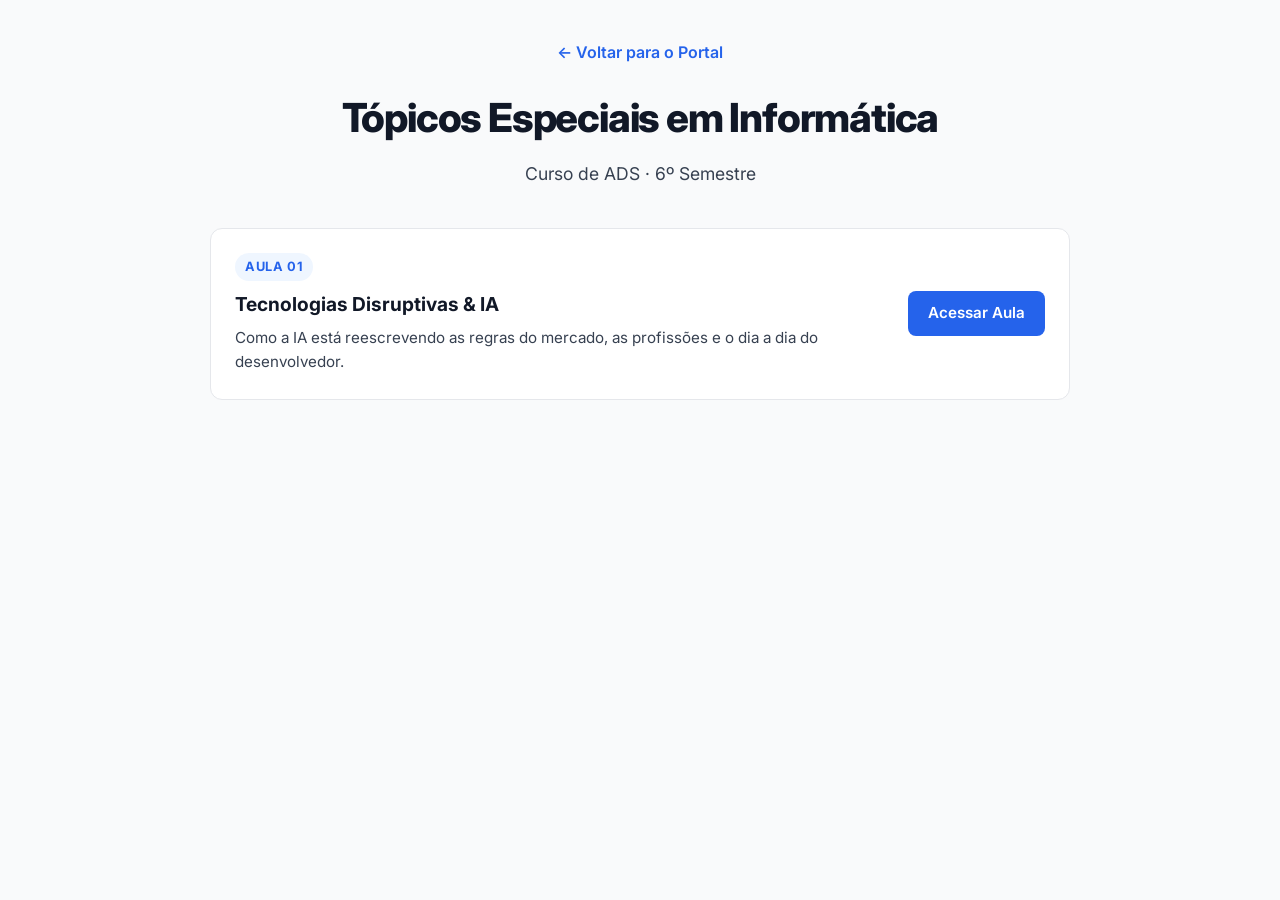
==== 6-semestre/topicos-especiais/index.html @ a2cab92d "Nova arquitetura" ====
<!DOCTYPE html>
<html lang="pt-BR">
<head>
    <meta charset="UTF-8">
    <meta name="viewport" content="width=device-width, initial-scale=1.0">
    <title>Tópicos Especiais em Informática - ADS</title>
    <link href="https://fonts.googleapis.com/css2?family=Inter:wght@300;400;600;800&display=swap" rel="stylesheet">
    <link rel="stylesheet" href="../../assets/css/main.css">
</head>
<body>
    <div class="container">
        <header>
            <a href="../../index.html" class="back-link">← Voltar para o Portal</a>
            <h1>Tópicos Especiais em Informática</h1>
            <p>Curso de ADS · 6º Semestre</p>
        </header>
        
        <main class="list-aulas">
            <div class="aula-item">
                <div class="aula-info">
                    <span class="aula-badge">Aula 01</span>
                    <h3>Tecnologias Disruptivas & IA</h3>
                    <p>Como a IA está reescrevendo as regras do mercado, as profissões e o dia a dia do desenvolvedor.</p>
                </div>
                <div class="aula-actions">
                    <a href="aula-01-disrupcao.html" class="btn btn-primary">Acessar Aula</a>
                </div>
            </div>
            
            </main>
    </div>
</body>
</html>
---- assets/css/main.css ----
:root {
  --bg: #f9fafb;
  --white: #ffffff;
  --ink: #111827;
  --ink2: #374151;
  --border: #e5e7eb;
  --accent: #2563eb;
  --accent-hover: #1d4ed8;
  --font: "Inter", sans-serif;
}
* {
  margin: 0;
  padding: 0;
  box-sizing: border-box;
}
body {
  background: var(--bg);
  color: var(--ink);
  font-family: var(--font);
  line-height: 1.6;
  padding-bottom: 60px;
}
.container {
  max-width: 900px;
  margin: 0 auto;
  padding: 40px 20px;
}

/* Headers */
header {
  margin-bottom: 40px;
  text-align: center;
}
header h1 {
  font-size: 2.5rem;
  font-weight: 800;
  margin-bottom: 10px;
  letter-spacing: -0.03em;
}
header p {
  color: var(--ink2);
  font-size: 1.1rem;
}
.back-link {
  display: inline-block;
  margin-bottom: 20px;
  color: var(--accent);
  text-decoration: none;
  font-weight: 600;
  transition: color 0.2s;
}
.back-link:hover {
  color: var(--accent-hover);
  text-decoration: underline;
}

/* Semestres & Grid */
.semester-section {
  margin-bottom: 45px;
}
.semester-title {
  font-size: 1.35rem;
  font-weight: 800;
  color: var(--ink);
  margin-bottom: 16px;
  padding-bottom: 8px;
  border-bottom: 2px solid var(--border);
  letter-spacing: -0.02em;
}
.grid-materias {
  display: grid;
  grid-template-columns: repeat(auto-fit, minmax(280px, 1fr));
  gap: 20px;
}

/* Cards Genéricos */
.card-materia {
  background: var(--white);
  border: 1px solid var(--border);
  border-radius: 12px;
  padding: 24px;
  text-decoration: none;
  color: inherit;
  transition:
    transform 0.2s,
    box-shadow 0.2s;
  display: flex;
  flex-direction: column;
}
.card-materia:hover {
  transform: translateY(-4px);
  box-shadow: 0 10px 25px rgba(0, 0, 0, 0.05);
  border-color: var(--accent);
}
.card-materia.disabled {
  opacity: 0.6;
  pointer-events: none;
  background: #f3f4f6;
  border-style: dashed;
}
.card-materia h2 {
  font-size: 1.15rem;
  margin-bottom: 8px;
  font-weight: 700;
}
.card-materia p {
  font-size: 0.9rem;
  color: var(--ink2);
  flex-grow: 1;
}

/* Lista de Aulas (Página da Matéria) */
.list-aulas {
  display: flex;
  flex-direction: column;
  gap: 16px;
}
.aula-item {
  background: var(--white);
  border: 1px solid var(--border);
  border-radius: 12px;
  padding: 24px;
  display: flex;
  justify-content: space-between;
  align-items: center;
  gap: 20px;
  transition: box-shadow 0.2s;
}
.aula-item:hover {
  box-shadow: 0 4px 12px rgba(0, 0, 0, 0.05);
}
@media (max-width: 600px) {
  .aula-item {
    flex-direction: column;
    align-items: flex-start;
  }
}
.aula-badge {
  display: inline-block;
  font-size: 0.8rem;
  font-weight: 700;
  text-transform: uppercase;
  background: #eff6ff;
  color: var(--accent);
  padding: 4px 10px;
  border-radius: 100px;
  margin-bottom: 8px;
  letter-spacing: 0.05em;
}
.aula-info h3 {
  font-size: 1.2rem;
  font-weight: 700;
  margin-bottom: 6px;
}
.aula-info p {
  font-size: 0.95rem;
  color: var(--ink2);
}

/* Botões */
.btn {
  display: inline-flex;
  align-items: center;
  justify-content: center;
  padding: 10px 20px;
  border-radius: 8px;
  font-weight: 600;
  text-decoration: none;
  transition: background 0.2s;
  font-size: 0.95rem;
  cursor: pointer;
  border: none;
  white-space: nowrap;
}
.btn-primary {
  background: var(--accent);
  color: var(--white);
}
.btn-primary:hover {
  background: var(--accent-hover);
}
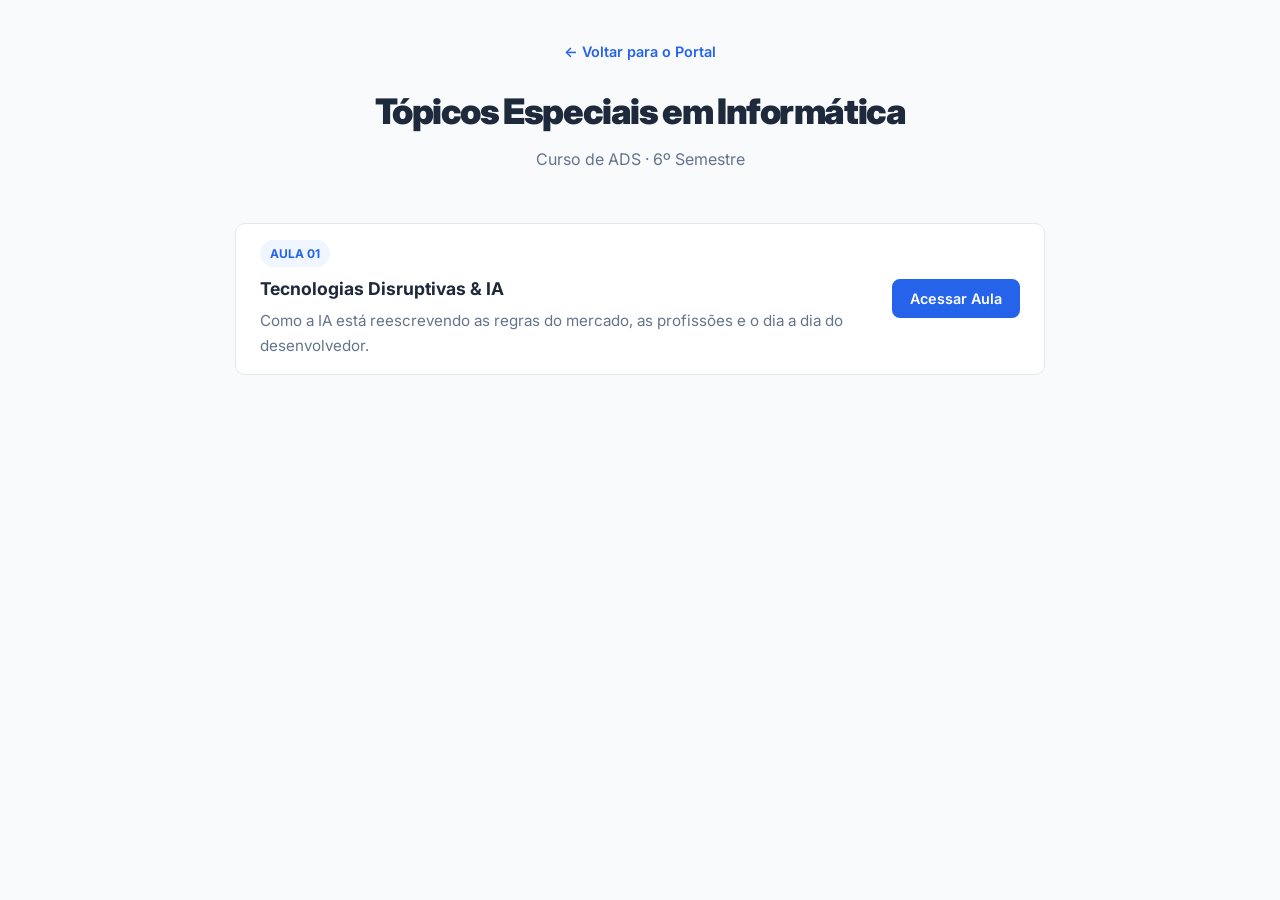
==== commit fb28004d: "Atualização - Provisório" ====
--- a/6-semestre/topicos-especiais/index.html
+++ b/6-semestre/topicos-especiais/index.html
@@ -1,33 +1,40 @@
-<!DOCTYPE html>
+<!doctype html>
 <html lang="pt-BR">
-<head>
-    <meta charset="UTF-8">
-    <meta name="viewport" content="width=device-width, initial-scale=1.0">
+  <head>
+    <meta charset="UTF-8" />
+    <meta name="viewport" content="width=device-width, initial-scale=1.0" />
     <title>Tópicos Especiais em Informática - ADS</title>
-    <link href="https://fonts.googleapis.com/css2?family=Inter:wght@300;400;600;800&display=swap" rel="stylesheet">
-    <link rel="stylesheet" href="../../assets/css/main.css">
-</head>
-<body>
+    <link
+      href="https://fonts.googleapis.com/css2?family=Inter:wght@300;400;600;800&display=swap"
+      rel="stylesheet"
+    />
+    <link rel="stylesheet" href="../../assets/css/main.css" />
+  </head>
+  <body>
     <div class="container">
-        <header>
-            <a href="../../index.html" class="back-link">← Voltar para o Portal</a>
-            <h1>Tópicos Especiais em Informática</h1>
-            <p>Curso de ADS · 6º Semestre</p>
-        </header>
-        
-        <main class="list-aulas">
-            <div class="aula-item">
-                <div class="aula-info">
-                    <span class="aula-badge">Aula 01</span>
-                    <h3>Tecnologias Disruptivas & IA</h3>
-                    <p>Como a IA está reescrevendo as regras do mercado, as profissões e o dia a dia do desenvolvedor.</p>
-                </div>
-                <div class="aula-actions">
-                    <a href="aula-01-disrupcao.html" class="btn btn-primary">Acessar Aula</a>
-                </div>
-            </div>
-            
-            </main>
+      <header>
+        <a href="../../index.html" class="back-link">← Voltar para o Portal</a>
+        <h1>Tópicos Especiais em Informática</h1>
+        <p>Curso de ADS · 6º Semestre</p>
+      </header>
+
+      <main class="list-aulas">
+        <div class="aula-item">
+          <div class="aula-info">
+            <span class="aula-badge">Aula 01</span>
+            <h3>Tecnologias Disruptivas & IA</h3>
+            <p>
+              Como a IA está reescrevendo as regras do mercado, as profissões e
+              o dia a dia do desenvolvedor.
+            </p>
+          </div>
+          <div class="aula-actions">
+            <a href="aula-01-disrupcao.html" class="btn btn-primary"
+              >Acessar Aula</a
+            >
+          </div>
+        </div>
+      </main>
     </div>
-</body>
-</html>+  </body>
+</html>
--- a/assets/css/main.css
+++ b/assets/css/main.css
@@ -1,13 +1,24 @@
 :root {
-  --bg: #f9fafb;
-  --white: #ffffff;
-  --ink: #111827;
-  --ink2: #374151;
-  --border: #e5e7eb;
+  --bg: #f8fafc;
+  --card-bg: #ffffff;
+  --text-main: #1e293b;
+  --text-muted: #64748b;
   --accent: #2563eb;
-  --accent-hover: #1d4ed8;
-  --font: "Inter", sans-serif;
+  --accent-hover: #1d4ed8; /* <-- O BEM DITO CULPADO QUE FAZIA O BOTÃO SUMIR */
+  --border: #e2e8f0;
+  --font-size-base: 15px;
 }
+
+@media (prefers-color-scheme: dark) {
+  :root {
+    --bg: #0f172a;
+    --card-bg: #1e293b;
+    --text-main: #f1f5f9;
+    --text-muted: #94a3b8;
+    --border: #334155;
+  }
+}
+
 * {
   margin: 0;
   padding: 0;
@@ -15,129 +26,113 @@
 }
 body {
   background: var(--bg);
-  color: var(--ink);
-  font-family: var(--font);
+  color: var(--text-main);
+  font-family: "Inter", sans-serif;
+  font-size: var(--font-size-base);
   line-height: 1.6;
+  transition: background 0.3s ease;
   padding-bottom: 60px;
 }
 .container {
-  max-width: 900px;
+  max-width: 850px;
   margin: 0 auto;
   padding: 40px 20px;
 }
 
-/* Headers */
 header {
-  margin-bottom: 40px;
+  margin-bottom: 50px;
   text-align: center;
 }
 header h1 {
-  font-size: 2.5rem;
-  font-weight: 800;
-  margin-bottom: 10px;
-  letter-spacing: -0.03em;
+  font-size: 2.2rem;
+  font-weight: 900;
+  letter-spacing: -0.04em;
+  margin-bottom: 8px;
 }
 header p {
-  color: var(--ink2);
-  font-size: 1.1rem;
-}
-.back-link {
-  display: inline-block;
-  margin-bottom: 20px;
-  color: var(--accent);
-  text-decoration: none;
-  font-weight: 600;
-  transition: color 0.2s;
-}
-.back-link:hover {
-  color: var(--accent-hover);
-  text-decoration: underline;
+  color: var(--text-muted);
+  font-size: 1rem;
 }
 
-/* Semestres & Grid */
 .semester-section {
-  margin-bottom: 45px;
+  margin-bottom: 40px;
 }
 .semester-title {
-  font-size: 1.35rem;
-  font-weight: 800;
-  color: var(--ink);
-  margin-bottom: 16px;
-  padding-bottom: 8px;
-  border-bottom: 2px solid var(--border);
-  letter-spacing: -0.02em;
+  font-size: 1.1rem;
+  font-weight: 700;
+  color: var(--accent);
+  text-transform: uppercase;
+  letter-spacing: 0.05em;
+  margin-bottom: 15px;
+  padding-bottom: 10px;
+  border-bottom: 1px solid var(--border);
 }
 .grid-materias {
   display: grid;
-  grid-template-columns: repeat(auto-fit, minmax(280px, 1fr));
-  gap: 20px;
+  grid-template-columns: repeat(auto-fit, minmax(250px, 1fr));
+  gap: 16px;
 }
-
-/* Cards Genéricos */
 .card-materia {
-  background: var(--white);
+  background: var(--card-bg);
   border: 1px solid var(--border);
-  border-radius: 12px;
-  padding: 24px;
+  border-radius: 10px;
+  padding: 20px;
   text-decoration: none;
   color: inherit;
-  transition:
-    transform 0.2s,
-    box-shadow 0.2s;
+  transition: all 0.2s ease;
   display: flex;
   flex-direction: column;
+  box-shadow: 0 1px 3px rgba(0, 0, 0, 0.05);
 }
 .card-materia:hover {
-  transform: translateY(-4px);
-  box-shadow: 0 10px 25px rgba(0, 0, 0, 0.05);
+  transform: translateY(-3px);
   border-color: var(--accent);
+  box-shadow: 0 10px 20px rgba(0, 0, 0, 0.08);
 }
 .card-materia.disabled {
-  opacity: 0.6;
-  pointer-events: none;
-  background: #f3f4f6;
+  opacity: 0.5;
+  cursor: not-allowed;
   border-style: dashed;
 }
 .card-materia h2 {
-  font-size: 1.15rem;
-  margin-bottom: 8px;
+  font-size: 1.1rem;
+  margin-bottom: 6px;
   font-weight: 700;
 }
 .card-materia p {
   font-size: 0.9rem;
-  color: var(--ink2);
-  flex-grow: 1;
+  color: var(--text-muted);
 }
 
-/* Lista de Aulas (Página da Matéria) */
+/* Listagem de Aulas */
 .list-aulas {
   display: flex;
   flex-direction: column;
   gap: 16px;
 }
 .aula-item {
-  background: var(--white);
+  background: var(--card-bg);
   border: 1px solid var(--border);
-  border-radius: 12px;
-  padding: 24px;
+  border-radius: 10px;
+  padding: 16px 24px;
   display: flex;
   justify-content: space-between;
   align-items: center;
-  gap: 20px;
-  transition: box-shadow 0.2s;
+  margin-bottom: 12px;
+  transition: border-color 0.2s;
 }
-.aula-item:hover {
-  box-shadow: 0 4px 12px rgba(0, 0, 0, 0.05);
+.aula-info h3 {
+  font-size: 1.1rem;
+  font-weight: 700;
+  margin-bottom: 6px;
 }
-@media (max-width: 600px) {
-  .aula-item {
-    flex-direction: column;
-    align-items: flex-start;
-  }
+.aula-info p {
+  font-size: 0.95rem;
+  color: var(--text-muted);
 }
 .aula-badge {
   display: inline-block;
-  font-size: 0.8rem;
+  font-size: 0.75rem;
   font-weight: 700;
   text-transform: uppercase;
   background: #eff6ff;
@@ -145,37 +140,46 @@
   padding: 4px 10px;
   border-radius: 100px;
   margin-bottom: 8px;
-  letter-spacing: 0.05em;
-}
-.aula-info h3 {
-  font-size: 1.2rem;
-  font-weight: 700;
-  margin-bottom: 6px;
-}
-.aula-info p {
-  font-size: 0.95rem;
-  color: var(--ink2);
 }
 
-/* Botões */
+.back-link {
+  color: var(--accent);
+  text-decoration: none;
+  font-size: 0.9rem;
+  font-weight: 600;
+  margin-bottom: 20px;
+  display: inline-block;
+}
+.back-link:hover {
+  text-decoration: underline;
+}
+
 .btn {
   display: inline-flex;
   align-items: center;
   justify-content: center;
-  padding: 10px 20px;
+  padding: 8px 18px;
   border-radius: 8px;
   font-weight: 600;
   text-decoration: none;
   transition: background 0.2s;
-  font-size: 0.95rem;
+  font-size: 0.9rem;
   cursor: pointer;
   border: none;
   white-space: nowrap;
 }
 .btn-primary {
   background: var(--accent);
-  color: var(--white);
+  color: #fff;
 }
 .btn-primary:hover {
   background: var(--accent-hover);
 }
+
+@media (max-width: 600px) {
+  .aula-item {
+    flex-direction: column;
+    align-items: flex-start;
+    gap: 15px;
+  }
+}
